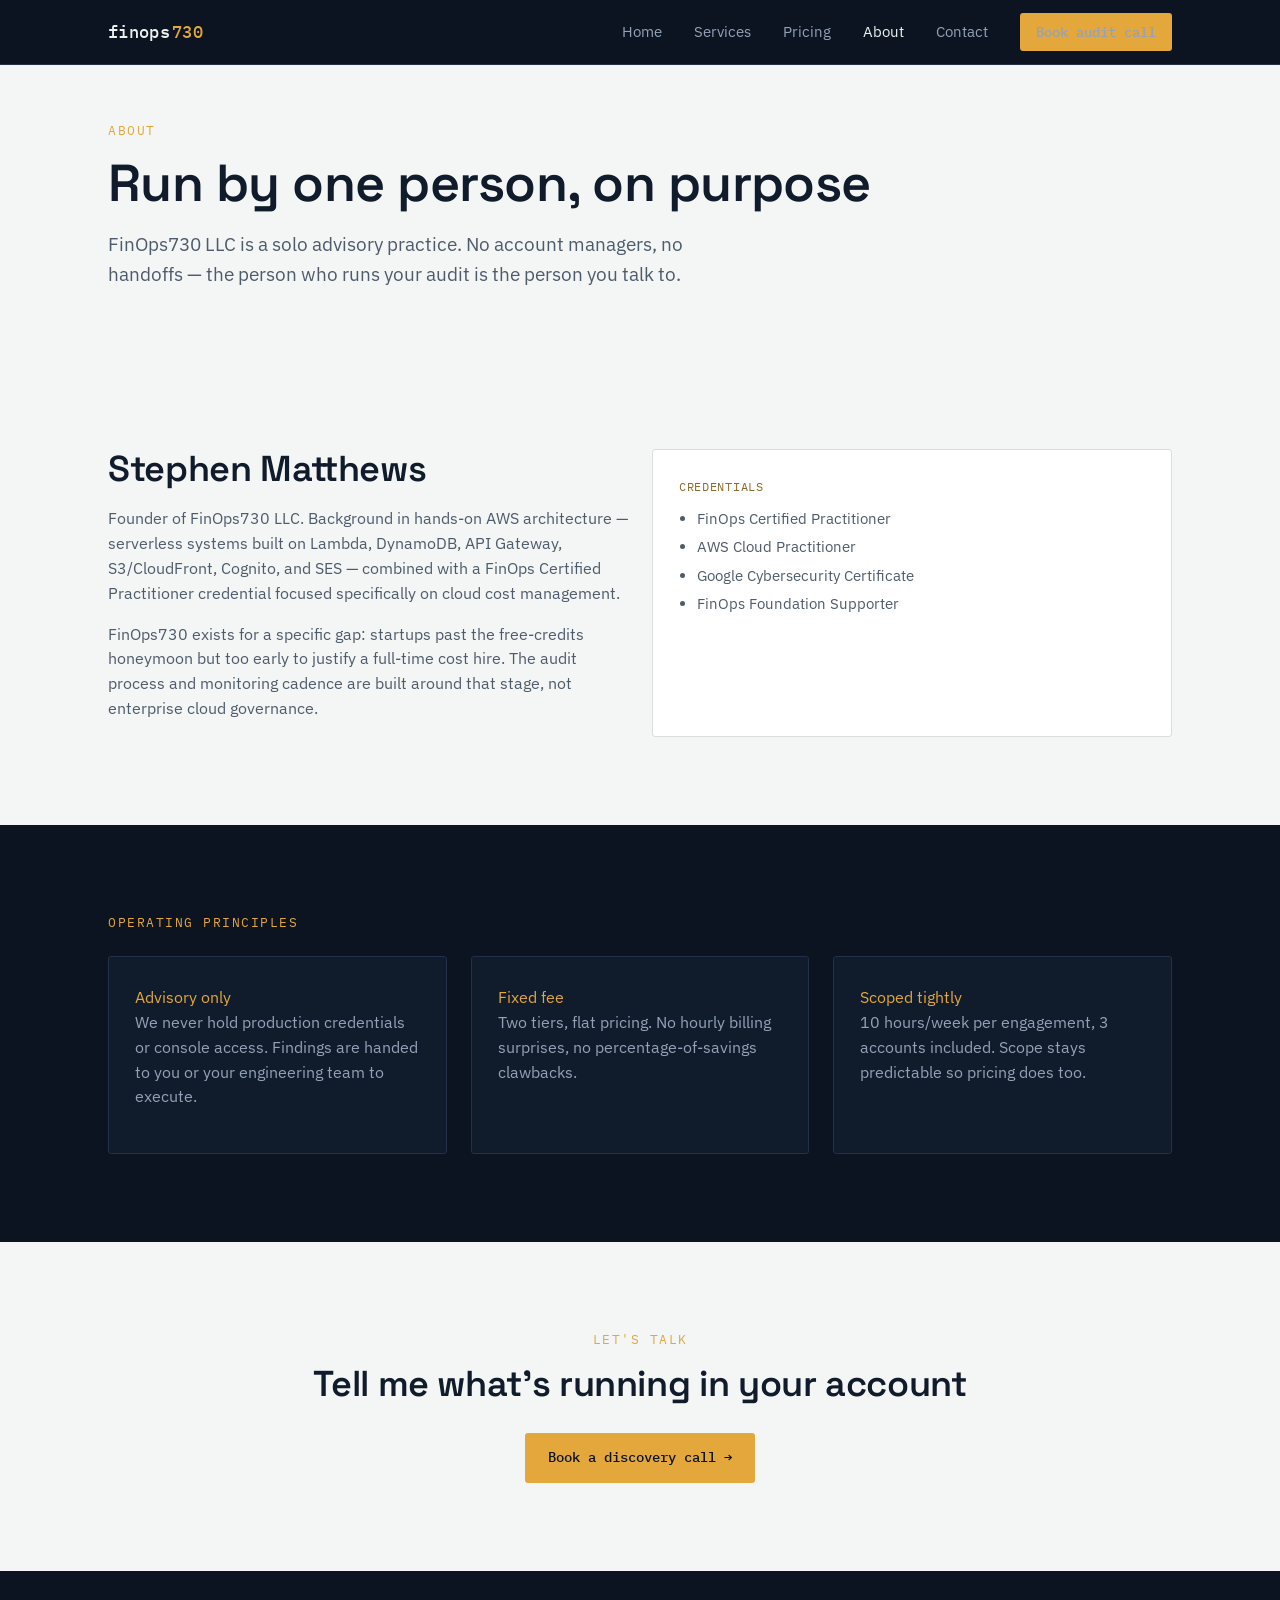
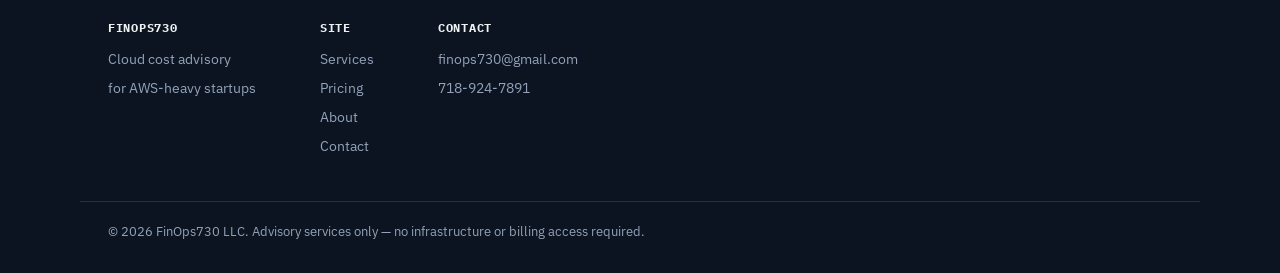
==== about.html @ 2c86cea6 "Add files via upload" ====
<!DOCTYPE html>
<html lang="en">
<head>
<meta charset="UTF-8">
<meta name="viewport" content="width=device-width, initial-scale=1.0">
<title>About — FinOps730</title>
<meta name="description" content="FinOps730 is run by Stephen Matthews, a FinOps Certified Practitioner and AWS Cloud Practitioner focused on cost advisory for early-stage SaaS teams.">
<link rel="preconnect" href="https://fonts.googleapis.com">
<link href="https://fonts.googleapis.com/css2?family=Space+Grotesk:wght@500;600;700&family=IBM+Plex+Sans:wght@400;500;600&family=IBM+Plex+Mono:wght@400;500;600&display=swap" rel="stylesheet">
<link rel="stylesheet" href="style.css">
</head>
<body>

<nav class="nav">
  <div class="wrap">
    <a href="index.html" class="brand">finops<span class="accent">730</span></a>
    <button class="nav-toggle" aria-label="Toggle menu" onclick="document.querySelector('.nav-links').classList.toggle('open')">☰</button>
    <div class="nav-links">
      <a href="index.html">Home</a>
      <a href="services.html">Services</a>
      <a href="pricing.html">Pricing</a>
      <a href="about.html" class="active">About</a>
      <a href="contact.html">Contact</a>
      <a href="contact.html" class="nav-cta">Book audit call</a>
    </div>
  </div>
</nav>

<section class="tight">
  <div class="wrap">
    <p class="eyebrow">About</p>
    <h1>Run by one person, on purpose</h1>
    <p class="lede">FinOps730 LLC is a solo advisory practice. No account managers, no handoffs — the person who runs your audit is the person you talk to.</p>
  </div>
</section>

<section>
  <div class="wrap grid-2">
    <div>
      <h2>Stephen Matthews</h2>
      <p>Founder of FinOps730 LLC. Background in hands-on AWS architecture — serverless systems built on Lambda, DynamoDB, API Gateway, S3/CloudFront, Cognito, and SES — combined with a FinOps Certified Practitioner credential focused specifically on cloud cost management.</p>
      <p>FinOps730 exists for a specific gap: startups past the free-credits honeymoon but too early to justify a full-time cost hire. The audit process and monitoring cadence are built around that stage, not enterprise cloud governance.</p>
    </div>
    <div class="card">
      <span class="tag">Credentials</span>
      <ul>
        <li>FinOps Certified Practitioner</li>
        <li>AWS Cloud Practitioner</li>
        <li>Google Cybersecurity Certificate</li>
        <li>FinOps Foundation Supporter</li>
      </ul>
    </div>
  </div>
</section>

<section class="section-dark">
  <div class="wrap">
    <p class="eyebrow">Operating principles</p>
    <div class="grid-3" style="margin-top:24px;">
      <div class="card-dark">
        <span class="tag">Advisory only</span>
        <p>We never hold production credentials or console access. Findings are handed to you or your engineering team to execute.</p>
      </div>
      <div class="card-dark">
        <span class="tag">Fixed fee</span>
        <p>Two tiers, flat pricing. No hourly billing surprises, no percentage-of-savings clawbacks.</p>
      </div>
      <div class="card-dark">
        <span class="tag">Scoped tightly</span>
        <p>10 hours/week per engagement, 3 accounts included. Scope stays predictable so pricing does too.</p>
      </div>
    </div>
  </div>
</section>

<section class="center">
  <div class="wrap">
    <p class="eyebrow">Let's talk</p>
    <h2>Tell me what's running in your account</h2>
    <div class="cta-row" style="justify-content:center;">
      <a href="contact.html" class="btn btn-primary">Book a discovery call →</a>
    </div>
  </div>
</section>

<footer>
  <div class="wrap">
    <div class="footer-cols">
      <div class="footer-col">
        <h5>FinOps730</h5>
        <div>Cloud cost advisory</div>
        <div>for AWS-heavy startups</div>
      </div>
      <div class="footer-col">
        <h5>Site</h5>
        <div><a href="services.html">Services</a></div>
        <div><a href="pricing.html">Pricing</a></div>
        <div><a href="about.html">About</a></div>
        <div><a href="contact.html">Contact</a></div>
      </div>
      <div class="footer-col">
        <h5>Contact</h5>
        <div><a href="mailto:finops730@gmail.com">finops730@gmail.com</a></div>
        <div><a href="tel:+17189247891">718-924-7891</a></div>
      </div>
    </div>
  </div>
  <div class="wrap footer-bottom">
    © 2026 FinOps730 LLC. Advisory services only — no infrastructure or billing access required.
  </div>
</footer>

</body>
</html>
---- style.css ----
/* =========================================================
   FinOps730 — Design tokens
   Concept: the AWS bill as evidence. A ledger/console aesthetic
   built from the artifact this business actually produces —
   itemized line items, struck-through waste, recovered dollars.
   ========================================================= */

:root {
  /* Color */
  --ink:        #0B1420;   /* console background */
  --ink-raised: #101B2B;   /* panel background, one step up */
  --ink-line:   #223049;   /* hairlines on dark */
  --paper:      #F4F6F5;   /* light section background */
  --paper-line: #D8DEDC;   /* hairlines on light */
  --text-hi:    #EDF1F0;   /* primary text on dark */
  --text-lo:    #93A2B8;   /* secondary text on dark */
  --text-ink:   #101B2B;   /* primary text on paper */
  --text-ink-lo:#4E5B6B;   /* secondary text on paper */
  --gold:       #E3A73B;   /* signal / brand accent */
  --gold-dim:   #8A6A2C;
  --teal:       #2E8C74;   /* recovered / savings */
  --rust:       #C1543A;   /* waste / flagged cost */

  /* Type */
  --display: 'Space Grotesk', 'IBM Plex Sans', sans-serif;
  --body:    'IBM Plex Sans', -apple-system, sans-serif;
  --mono:    'IBM Plex Mono', 'JetBrains Mono', monospace;

  --radius: 3px;
}

* { box-sizing: border-box; }

html { scroll-behavior: smooth; }

body {
  margin: 0;
  background: var(--paper);
  color: var(--text-ink);
  font-family: var(--body);
  font-size: 16px;
  line-height: 1.55;
  -webkit-font-smoothing: antialiased;
}

img { max-width: 100%; display: block; }

a { color: inherit; }

.wrap {
  max-width: 1120px;
  margin: 0 auto;
  padding: 0 28px;
}

/* ---------- Nav ---------- */
.nav {
  background: var(--ink);
  color: var(--text-hi);
  position: sticky;
  top: 0;
  z-index: 50;
  border-bottom: 1px solid var(--ink-line);
}
.nav .wrap {
  display: flex;
  align-items: center;
  justify-content: space-between;
  height: 64px;
}
.brand {
  font-family: var(--mono);
  font-weight: 500;
  font-size: 17px;
  letter-spacing: 0.02em;
  text-decoration: none;
  color: var(--text-hi);
  display: flex;
  align-items: baseline;
  gap: 2px;
}
.brand .accent { color: var(--gold); }
.nav-links {
  display: flex;
  align-items: center;
  gap: 32px;
  font-size: 14.5px;
}
.nav-links a {
  text-decoration: none;
  color: var(--text-lo);
  transition: color .15s ease;
}
.nav-links a:hover, .nav-links a.active { color: var(--text-hi); }
.nav-cta {
  font-family: var(--mono);
  background: var(--gold);
  color: var(--ink);
  padding: 9px 16px;
  border-radius: var(--radius);
  font-size: 13.5px;
  font-weight: 500;
  text-decoration: none;
  white-space: nowrap;
}
.nav-toggle { display: none; background: none; border: 0; color: var(--text-hi); font-size: 24px; cursor: pointer; }

@media (max-width: 780px) {
  .nav-links { position: absolute; top: 64px; left: 0; right: 0; background: var(--ink); flex-direction: column; align-items: flex-start; padding: 8px 28px 24px; gap: 18px; border-bottom: 1px solid var(--ink-line); display: none; }
  .nav-links.open { display: flex; }
  .nav-toggle { display: block; }
}

/* ---------- Section rhythm ---------- */
section { padding: 88px 0; }
section.tight { padding: 56px 0; }
.section-dark { background: var(--ink); color: var(--text-hi); }
.section-raised { background: var(--ink-raised); color: var(--text-hi); }

.eyebrow {
  font-family: var(--mono);
  font-size: 12.5px;
  letter-spacing: 0.12em;
  text-transform: uppercase;
  color: var(--gold);
  margin: 0 0 14px;
}
.section-dark .eyebrow, .section-raised .eyebrow { color: var(--gold); }

h1, h2, h3, h4 {
  font-family: var(--display);
  font-weight: 600;
  margin: 0 0 16px;
  line-height: 1.15;
  letter-spacing: -0.01em;
}
h1 { font-size: clamp(34px, 5vw, 52px); }
h2 { font-size: clamp(26px, 3.4vw, 36px); }
h3 { font-size: 20px; }

p { margin: 0 0 16px; color: var(--text-ink-lo); }
.section-dark p, .section-raised p { color: var(--text-lo); }

.lede { font-size: 19px; max-width: 620px; }

.btn {
  display: inline-flex;
  align-items: center;
  gap: 8px;
  font-family: var(--mono);
  font-size: 14px;
  font-weight: 500;
  padding: 13px 22px;
  border-radius: var(--radius);
  text-decoration: none;
  border: 1px solid transparent;
  cursor: pointer;
}
.btn-primary { background: var(--gold); color: var(--ink); }
.btn-primary:hover { background: #eeb455; }
.btn-ghost { border-color: var(--ink-line); color: var(--text-hi); }
.btn-ghost:hover { border-color: var(--text-lo); }
.btn-ghost-light { border-color: var(--paper-line); color: var(--text-ink); }
.btn-ghost-light:hover { border-color: var(--text-ink-lo); }

.cta-row { display: flex; gap: 14px; flex-wrap: wrap; margin-top: 28px; }

/* ---------- Hero ledger (signature element) ---------- */
.hero {
  background: var(--ink);
  color: var(--text-hi);
  padding: 76px 0 96px;
}
.hero-grid {
  display: grid;
  grid-template-columns: 1.05fr 0.95fr;
  gap: 56px;
  align-items: center;
}
@media (max-width: 900px) {
  .hero-grid { grid-template-columns: 1fr; }
}

.ledger {
  background: var(--ink-raised);
  border: 1px solid var(--ink-line);
  border-radius: var(--radius);
  overflow: hidden;
  font-family: var(--mono);
  font-size: 13.5px;
}
.ledger-head {
  display: flex;
  justify-content: space-between;
  padding: 14px 18px;
  border-bottom: 1px solid var(--ink-line);
  color: var(--text-lo);
  font-size: 12px;
  letter-spacing: 0.05em;
}
.ledger-row {
  display: grid;
  grid-template-columns: 1fr auto auto;
  gap: 14px;
  padding: 13px 18px;
  border-bottom: 1px solid var(--ink-line);
  align-items: baseline;
}
.ledger-row:last-of-type { border-bottom: none; }
.ledger-item { color: var(--text-hi); }
.ledger-note { display: block; color: var(--text-lo); font-size: 11.5px; margin-top: 2px; font-family: var(--body); }
.ledger-was { color: var(--text-lo); text-decoration: line-through; text-align: right; min-width: 64px; }
.ledger-now { color: var(--teal); text-align: right; font-weight: 500; min-width: 64px; }
.ledger-total {
  display: flex;
  justify-content: space-between;
  padding: 16px 18px;
  background: rgba(46, 140, 116, 0.1);
  border-top: 1px solid var(--ink-line);
}
.ledger-total .label { color: var(--text-hi); }
.ledger-total .value { color: var(--teal); font-weight: 600; font-size: 15px; }

/* ---------- Stat strip ---------- */
.stat-strip {
  display: grid;
  grid-template-columns: repeat(3, 1fr);
  border-top: 1px solid var(--paper-line);
  border-bottom: 1px solid var(--paper-line);
}
.stat {
  padding: 30px 28px;
  border-right: 1px solid var(--paper-line);
}
.stat:last-child { border-right: none; }
.stat .num { font-family: var(--mono); font-size: 30px; font-weight: 500; color: var(--text-ink); }
.stat .label { font-size: 13px; color: var(--text-ink-lo); margin-top: 4px; }
@media (max-width: 700px) {
  .stat-strip { grid-template-columns: 1fr; }
  .stat { border-right: none; border-bottom: 1px solid var(--paper-line); }
}

/* ---------- Cards ---------- */
.grid-3 { display: grid; grid-template-columns: repeat(3, 1fr); gap: 24px; }
.grid-2 { display: grid; grid-template-columns: repeat(2, 1fr); gap: 24px; }
@media (max-width: 860px) { .grid-3, .grid-2 { grid-template-columns: 1fr; } }

.card {
  background: #fff;
  border: 1px solid var(--paper-line);
  border-radius: var(--radius);
  padding: 28px 26px;
}
.card .tag {
  font-family: var(--mono);
  font-size: 11.5px;
  color: var(--gold-dim);
  letter-spacing: 0.06em;
  text-transform: uppercase;
  margin-bottom: 10px;
  display: block;
}
.card ul { margin: 12px 0 0; padding-left: 18px; color: var(--text-ink-lo); font-size: 14.5px; }
.card li { margin-bottom: 6px; }

.card-dark {
  background: var(--ink-raised);
  border: 1px solid var(--ink-line);
  border-radius: var(--radius);
  padding: 28px 26px;
}
.card-dark h3 { color: var(--text-hi); }
.card-dark .tag { color: var(--gold); }

/* ---------- Pricing ---------- */
.tier {
  background: #fff;
  border: 1px solid var(--paper-line);
  border-radius: var(--radius);
  padding: 32px 28px;
  position: relative;
}
.tier.featured { border: 1px solid var(--gold); box-shadow: 0 0 0 1px var(--gold); }
.tier .badge {
  position: absolute;
  top: -12px; right: 24px;
  background: var(--gold);
  color: var(--ink);
  font-family: var(--mono);
  font-size: 11px;
  padding: 4px 10px;
  border-radius: var(--radius);
  letter-spacing: 0.04em;
}
.tier .price {
  font-family: var(--mono);
  font-size: 40px;
  font-weight: 600;
  color: var(--text-ink);
  margin: 10px 0 2px;
}
.tier .price span { font-size: 15px; font-weight: 400; color: var(--text-ink-lo); }
.tier .sub { font-size: 13px; color: var(--text-ink-lo); margin-bottom: 20px; }
.tier ul { list-style: none; margin: 20px 0 0; padding: 0; font-size: 14.5px; }
.tier li { padding: 8px 0; border-top: 1px solid var(--paper-line); display: flex; gap: 10px; }
.tier li:first-child { border-top: none; }
.tier li::before { content: "—"; color: var(--gold-dim); flex-shrink: 0; }

/* ---------- Timeline (real sequence: onboarding days) ---------- */
.timeline { display: grid; grid-template-columns: repeat(5, 1fr); gap: 18px; }
@media (max-width: 860px) { .timeline { grid-template-columns: 1fr; } }
.tl-step { border-top: 2px solid var(--gold); padding-top: 14px; }
.tl-step .day { font-family: var(--mono); font-size: 12.5px; color: var(--gold-dim); }
.tl-step h4 { font-size: 15.5px; margin: 6px 0 6px; }
.tl-step p { font-size: 13.5px; margin: 0; }

/* ---------- Footer ---------- */
footer {
  background: var(--ink);
  color: var(--text-lo);
  padding: 48px 0 32px;
  font-size: 13.5px;
}
footer .wrap { display: flex; justify-content: space-between; flex-wrap: wrap; gap: 24px; }
footer a { text-decoration: none; color: var(--text-lo); }
footer a:hover { color: var(--text-hi); }
.footer-cols { display: flex; gap: 64px; flex-wrap: wrap; }
.footer-col h5 { font-family: var(--mono); color: var(--text-hi); font-size: 12px; letter-spacing: 0.06em; text-transform: uppercase; margin: 0 0 12px; }
.footer-col div { margin-bottom: 8px; }
.footer-bottom { border-top: 1px solid var(--ink-line); margin-top: 36px; padding-top: 20px; font-size: 12.5px; }

/* ---------- Misc shared ---------- */
.divider { height: 1px; background: var(--paper-line); border: none; margin: 0; }
.center { text-align: center; }
.small { font-size: 13.5px; }
.mono { font-family: var(--mono); }

.compare-table { width: 100%; border-collapse: collapse; font-size: 14.5px; margin-top: 8px; }
.compare-table th, .compare-table td { text-align: left; padding: 12px 14px; border-bottom: 1px solid var(--ink-line); }
.compare-table th { font-family: var(--mono); font-size: 12px; color: var(--text-lo); font-weight: 500; letter-spacing: 0.04em; text-transform: uppercase; }
.compare-table td { color: var(--text-hi); }
.compare-table .hi { color: var(--gold); font-family: var(--mono); }

.checklist { display: grid; grid-template-columns: repeat(2, 1fr); gap: 10px 28px; font-size: 14.5px; margin-top: 8px; }
@media (max-width: 700px) { .checklist { grid-template-columns: 1fr; } }
.checklist div { display: flex; gap: 10px; padding: 10px 0; border-top: 1px solid var(--paper-line); }
.checklist div::before { content: "✓"; font-family: var(--mono); color: var(--teal); flex-shrink: 0; }

.contact-form { display: grid; gap: 16px; max-width: 560px; }
.contact-form label { font-size: 13px; font-family: var(--mono); color: var(--text-lo); display: block; margin-bottom: 6px; }
.contact-form input, .contact-form select, .contact-form textarea {
  width: 100%;
  background: var(--ink-raised);
  border: 1px solid var(--ink-line);
  border-radius: var(--radius);
  color: var(--text-hi);
  padding: 11px 13px;
  font-family: var(--body);
  font-size: 14.5px;
}
.contact-form textarea { min-height: 120px; resize: vertical; }
.contact-form input:focus, .contact-form select:focus, .contact-form textarea:focus {
  outline: 2px solid var(--gold);
  outline-offset: 1px;
}

@media (prefers-reduced-motion: reduce) {
  html { scroll-behavior: auto; }
}
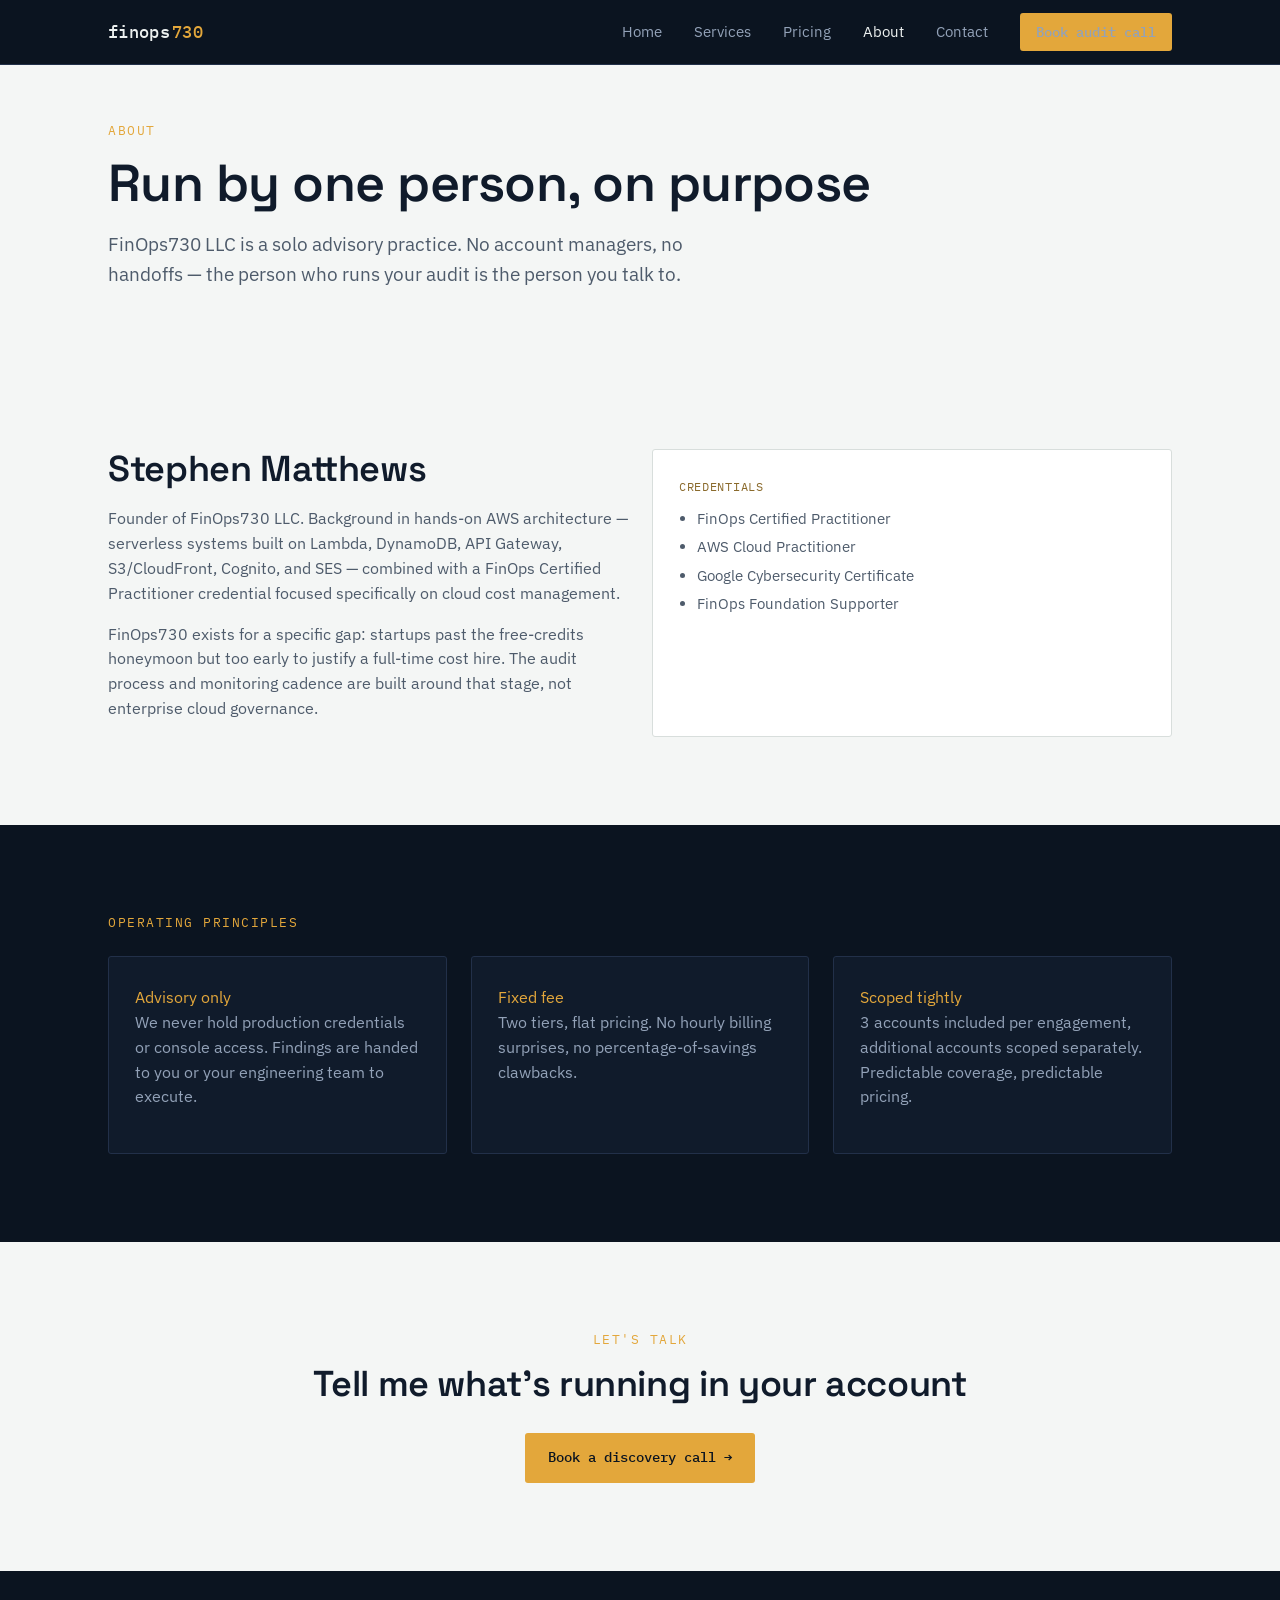
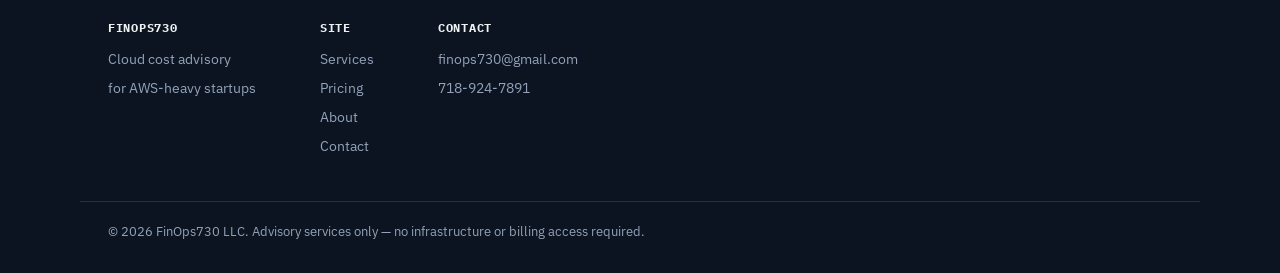
==== commit e568e6fd: "Rename about (1).html to about.html" ====
--- a/about.html
+++ b/about.html
@@ -5,8 +5,17 @@
 <meta name="viewport" content="width=device-width, initial-scale=1.0">
 <title>About — FinOps730</title>
 <meta name="description" content="FinOps730 is run by Stephen Matthews, a FinOps Certified Practitioner and AWS Cloud Practitioner focused on cost advisory for early-stage SaaS teams.">
+<link rel="canonical" href="https://finops730.com/about.html">
+<meta property="og:type" content="website">
+<meta property="og:url" content="https://finops730.com/about.html">
+<meta property="og:title" content="About — FinOps730">
+<meta property="og:description" content="FinOps730 is run by Stephen Matthews, a FinOps Certified Practitioner and AWS Cloud Practitioner focused on cost advisory for early-stage SaaS teams.">
+<meta property="og:site_name" content="FinOps730">
+<meta name="twitter:card" content="summary">
+<meta name="twitter:title" content="About — FinOps730">
+<meta name="twitter:description" content="FinOps730 is run by Stephen Matthews, a FinOps Certified Practitioner and AWS Cloud Practitioner focused on cost advisory for early-stage SaaS teams.">
 <link rel="preconnect" href="https://fonts.googleapis.com">
-<link href="https://fonts.googleapis.com/css2?family=Space+Grotesk:wght@500;600;700&family=IBM+Plex+Sans:wght@400;500;600&family=IBM+Plex+Mono:wght@400;500;600&display=swap" rel="stylesheet">
+<link href="https://fonts.googleapis.com/css2?family=Fraunces:opsz,wght@9..144,500;9..144,600;9..144,700&family=Space+Grotesk:wght@500;600;700&family=IBM+Plex+Sans:wght@400;500;600&family=IBM+Plex+Mono:wght@400;500;600&display=swap" rel="stylesheet">
 <link rel="stylesheet" href="style.css">
 </head>
 <body>
@@ -67,7 +76,7 @@
       </div>
       <div class="card-dark">
         <span class="tag">Scoped tightly</span>
-        <p>10 hours/week per engagement, 3 accounts included. Scope stays predictable so pricing does too.</p>
+        <p>3 accounts included per engagement, additional accounts scoped separately. Predictable coverage, predictable pricing.</p>
       </div>
     </div>
   </div>
